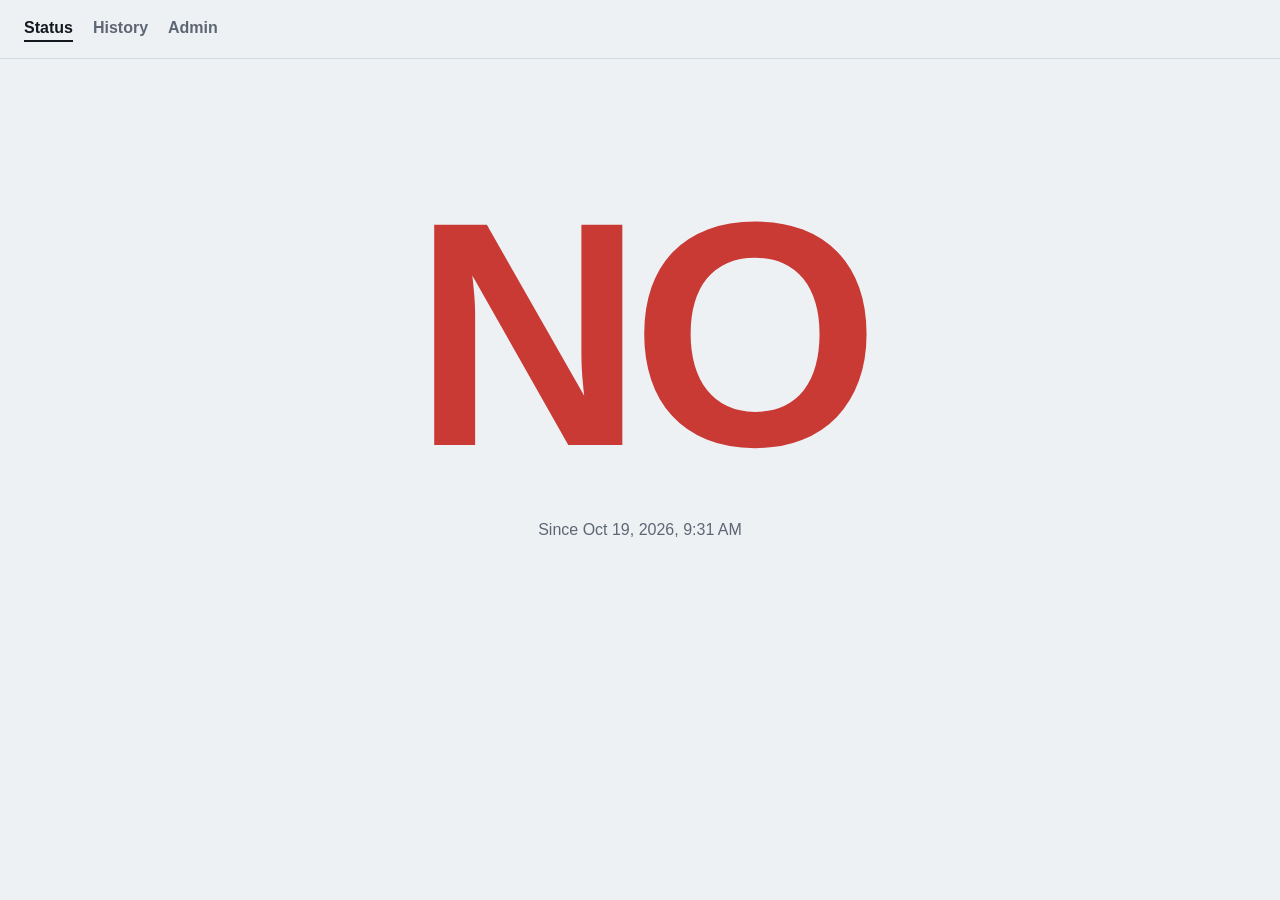
==== index.html @ ce4f4d7e "Add files via upload" ====
<!doctype html><html lang="en"><head><meta charset="utf-8">
<meta name="viewport" content="width=device-width,initial-scale=1">
<title>…</title><link rel="stylesheet" href="assets/style.css"></head>
<body><main class="hero">
<h1 class="answer" id="answer">…</h1>
<p class="sub" id="since"></p>
</main>
<script src="assets/common.js"></script>
<script>
nav('index.html');
async function render(){
  try{
    const c=current(await loadHistory());
    const el=document.getElementById('answer');
    el.textContent=c.status?CFG.yes:CFG.no;
    el.className='answer '+(c.status?'yes':'no');
    document.title=el.textContent;
    document.getElementById('since').textContent='Since '+fmtDate(c.at);
  }catch(e){document.getElementById('since').textContent='Could not load status.'}
}
render();setInterval(render,30000);
</script></body></html>
---- assets/style.css ----
:root{--bg:#eef1f4;--ink:#14181f;--mute:#5d6673;--line:#d3d9e0;--card:#fff;--yes:#168a4a;--no:#c93a35}
@media(prefers-color-scheme:dark){:root{--bg:#12151a;--ink:#eef1f4;--mute:#9aa4b2;--line:#2a313b;--card:#1a1f26;--yes:#3ccf7a;--no:#ff6b64}}
*{box-sizing:border-box}
body{margin:0;background:var(--bg);color:var(--ink);font:16px/1.5 "Helvetica Neue",Arial,sans-serif;min-height:100vh}
nav{display:flex;gap:1.25rem;padding:1rem 1.5rem;border-bottom:1px solid var(--line)}
nav a{color:var(--mute);text-decoration:none;font-weight:600}
nav a[aria-current]{color:var(--ink);border-bottom:2px solid var(--ink)}
main{max-width:900px;margin:0 auto;padding:2rem 1.5rem}
a:focus-visible,button:focus-visible,input:focus-visible{outline:3px solid var(--ink);outline-offset:2px}
.answer{font-size:clamp(7rem,32vw,20rem);font-weight:900;line-height:.9;letter-spacing:-.04em;margin:0;text-align:center}
.answer.yes{color:var(--yes)}.answer.no{color:var(--no)}
.hero{min-height:70vh;display:grid;place-content:center;gap:1.5rem;text-align:center}
.sub{color:var(--mute)}
.cards{display:grid;grid-template-columns:repeat(auto-fit,minmax(190px,1fr));gap:1rem;margin:1.5rem 0}
.card{background:var(--card);border:1px solid var(--line);border-radius:10px;padding:1rem 1.1rem}
.card b{display:block;font-size:1.6rem;line-height:1.2}
.card span{color:var(--mute);font-size:.9rem}
h2{margin:2rem 0 .5rem}
.chart{display:flex;gap:6px;align-items:flex-end;height:200px;padding:0 0 0;border-bottom:1px solid var(--line)}
.col{flex:1;display:flex;flex-direction:column;justify-content:flex-end;height:100%;min-width:0}
.col i{display:block}.col .y{background:var(--yes)}.col .n{background:var(--no)}.col .u{background:var(--line)}
.labels{display:flex;gap:6px;color:var(--mute);font-size:.8rem}.labels div{flex:1;text-align:center;overflow:hidden}
.legend{color:var(--mute);font-size:.9rem;margin-top:.5rem}
table{width:100%;border-collapse:collapse;background:var(--card);border:1px solid var(--line)}
th,td{padding:.6rem .8rem;text-align:left;border-bottom:1px solid var(--line)}
.switch{display:flex;align-items:center;gap:1rem;font-size:1.4rem;font-weight:700}
.switch button{width:96px;height:48px;border-radius:24px;border:0;background:var(--no);position:relative;cursor:pointer;transition:background .2s}
.switch button::after{content:"";position:absolute;top:4px;left:4px;width:40px;height:40px;border-radius:50%;background:#fff;transition:transform .2s}
.switch button[aria-checked=true]{background:var(--yes)}
.switch button[aria-checked=true]::after{transform:translateX(48px)}
input{width:100%;padding:.7rem;border:1px solid var(--line);border-radius:8px;background:var(--card);color:var(--ink);font:inherit}
.btn{padding:.6rem 1rem;border:1px solid var(--ink);border-radius:8px;background:var(--ink);color:var(--bg);font:inherit;font-weight:600;cursor:pointer}
.btn.alt{background:none;color:var(--ink)}
.row{display:flex;gap:.5rem;margin:.75rem 0}
#msg{min-height:1.5rem;color:var(--mute)}
@media(prefers-reduced-motion:reduce){*{transition:none!important}}
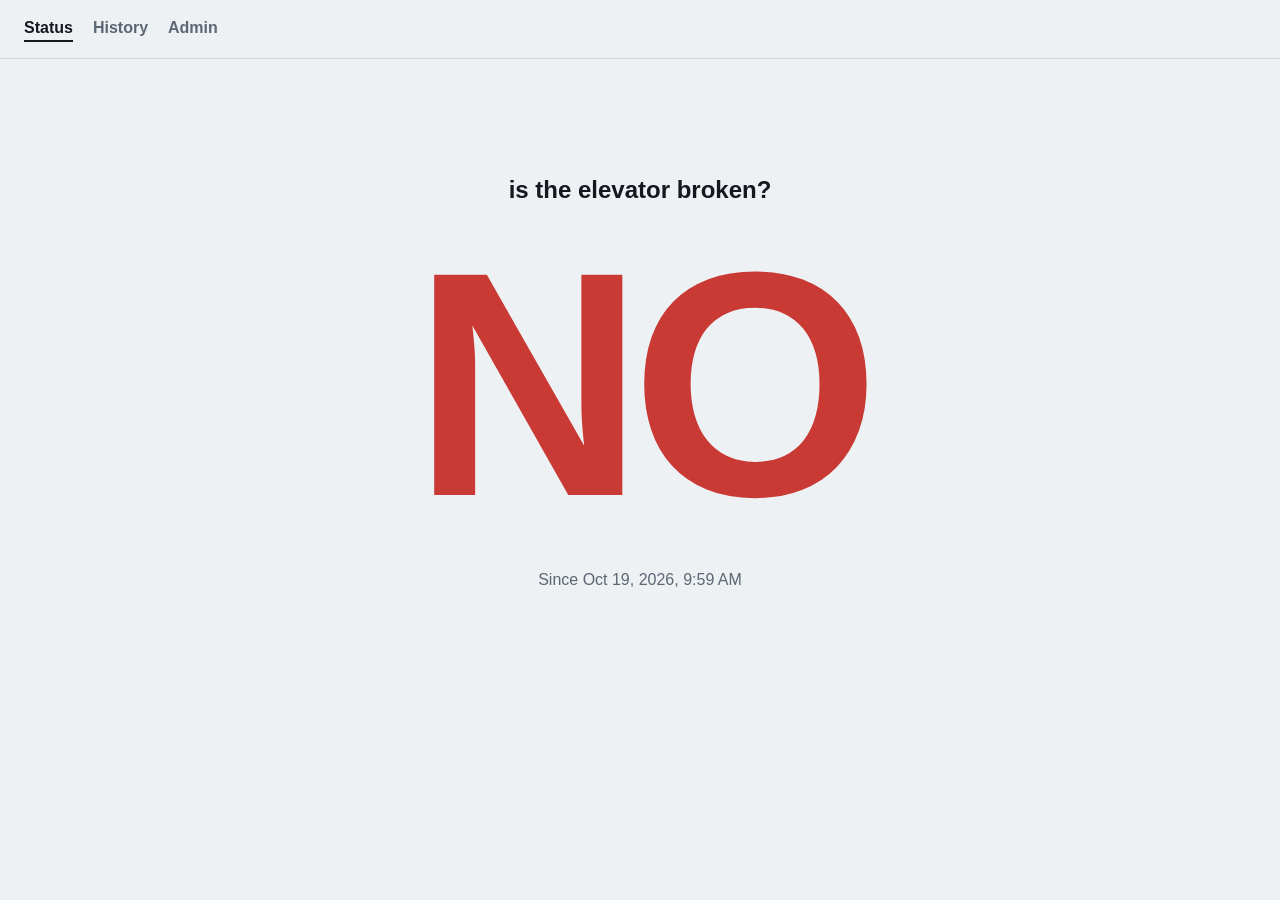
==== commit 5793a2b6: "Update index.html" ====
--- a/index.html
+++ b/index.html
@@ -2,6 +2,7 @@
 <meta name="viewport" content="width=device-width,initial-scale=1">
 <title>…</title><link rel="stylesheet" href="assets/style.css"></head>
 <body><main class="hero">
+<h2>is the elevator broken?</h2>
 <h1 class="answer" id="answer">…</h1>
 <p class="sub" id="since"></p>
 </main>
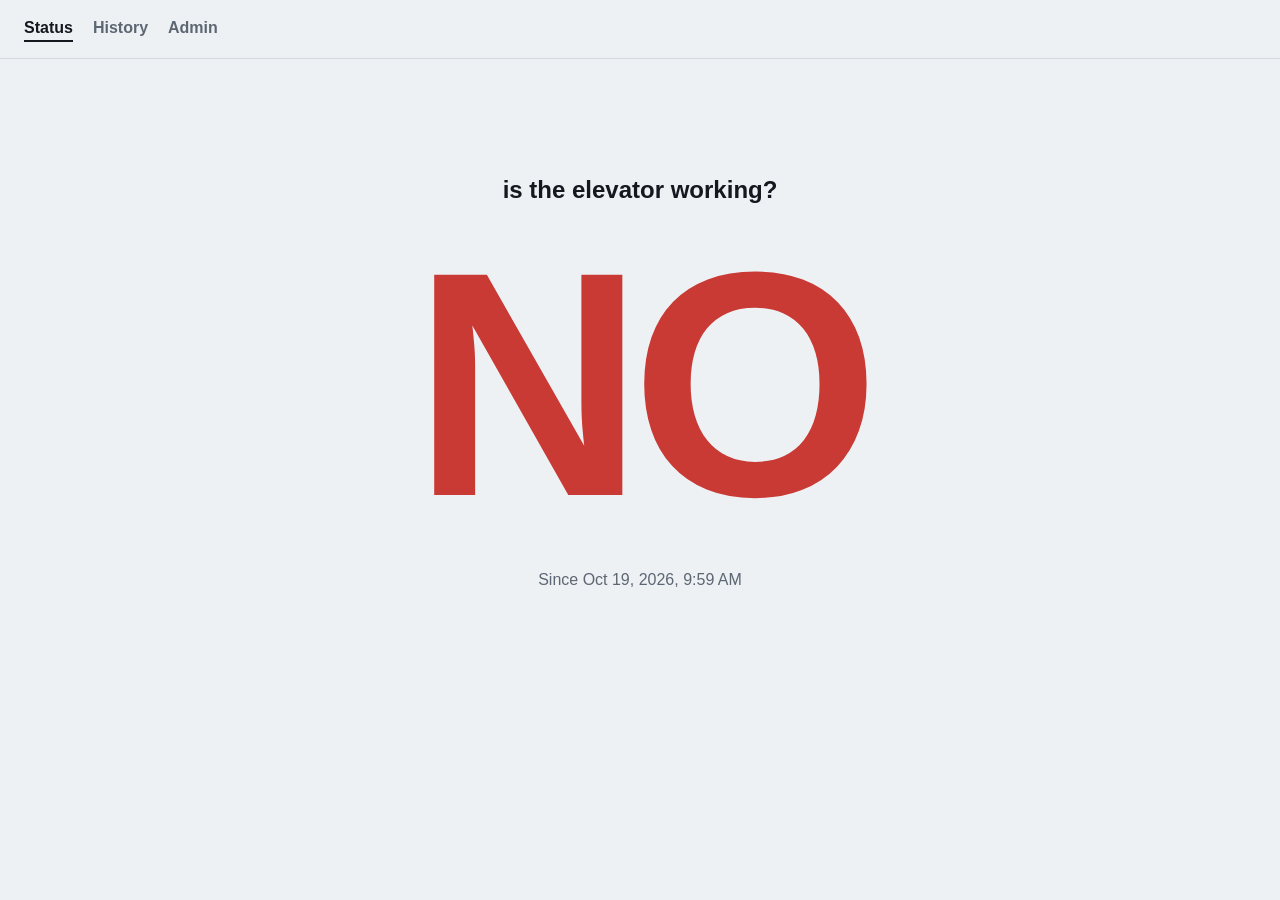
==== commit 7a415852: "Update index.html" ====
--- a/index.html
+++ b/index.html
@@ -2,7 +2,7 @@
 <meta name="viewport" content="width=device-width,initial-scale=1">
 <title>…</title><link rel="stylesheet" href="assets/style.css"></head>
 <body><main class="hero">
-<h2>is the elevator broken?</h2>
+<h2>is the elevator working?</h2>
 <h1 class="answer" id="answer">…</h1>
 <p class="sub" id="since"></p>
 </main>
